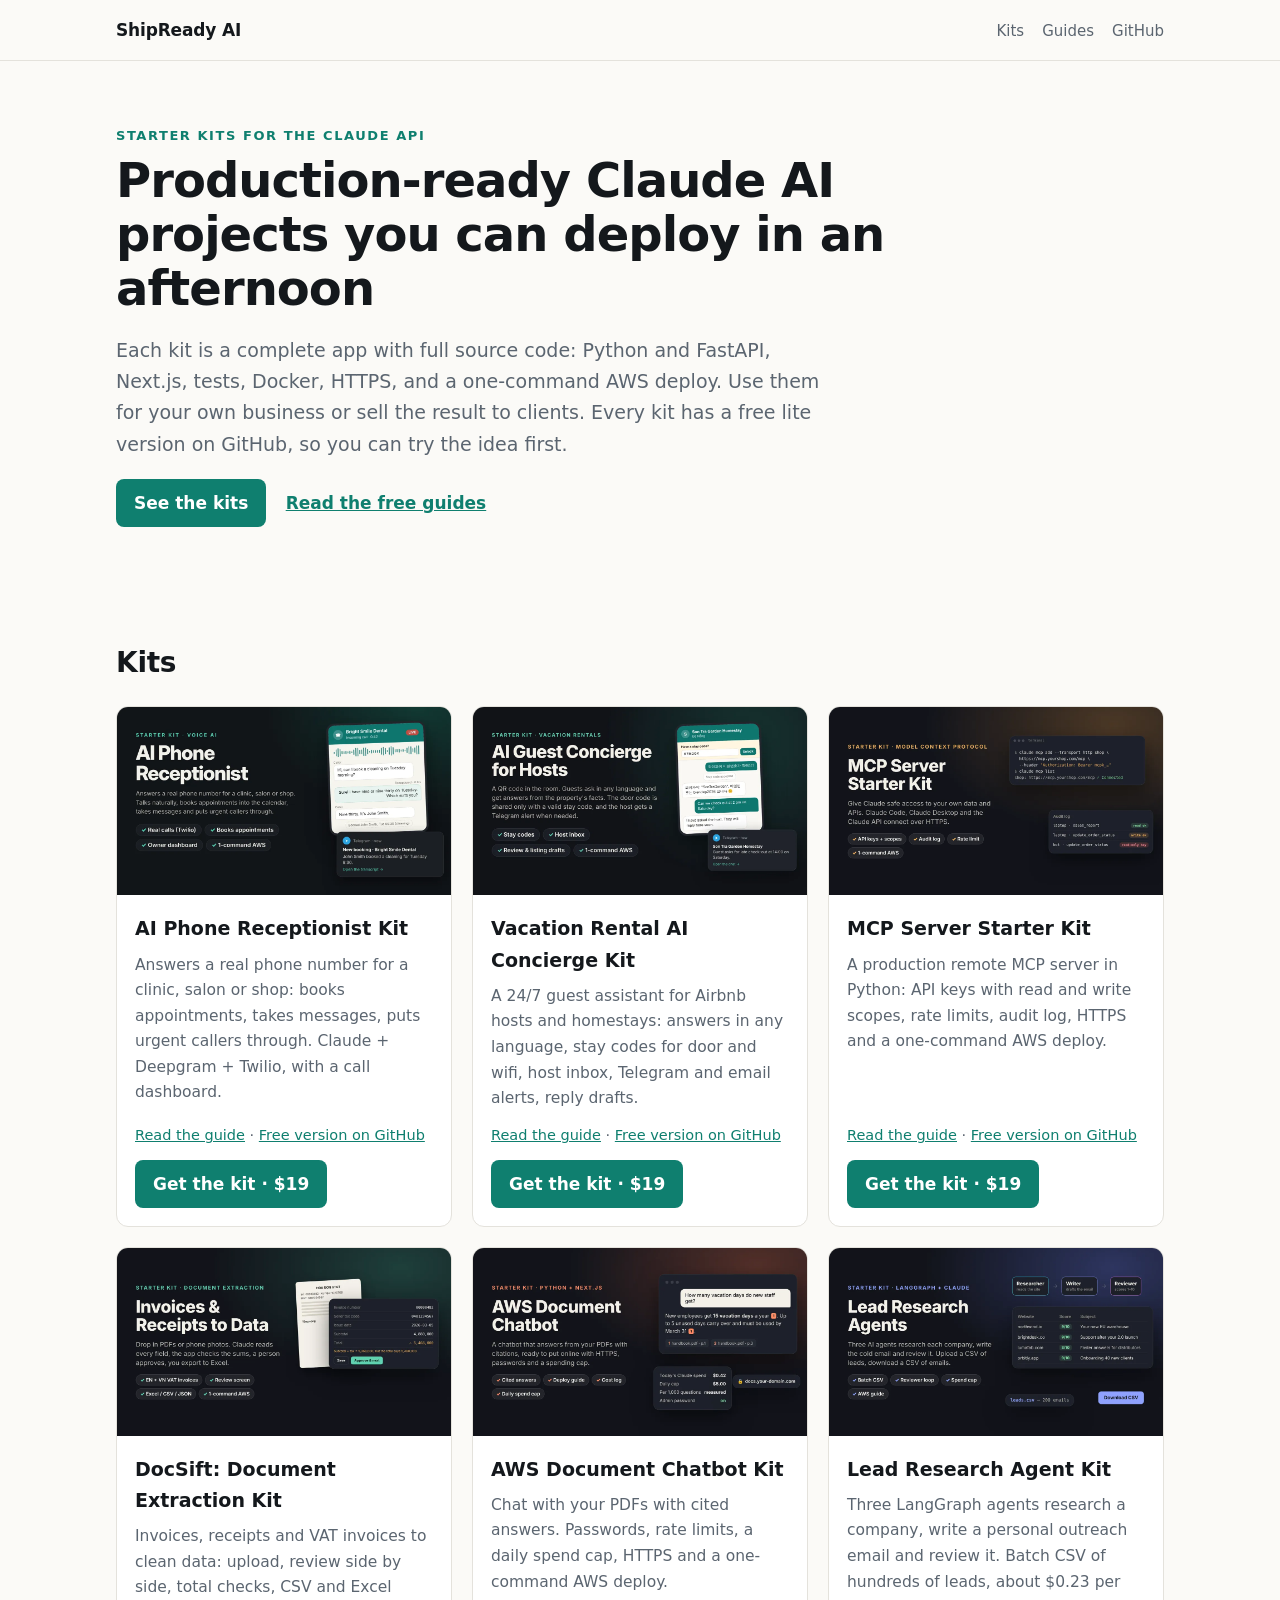
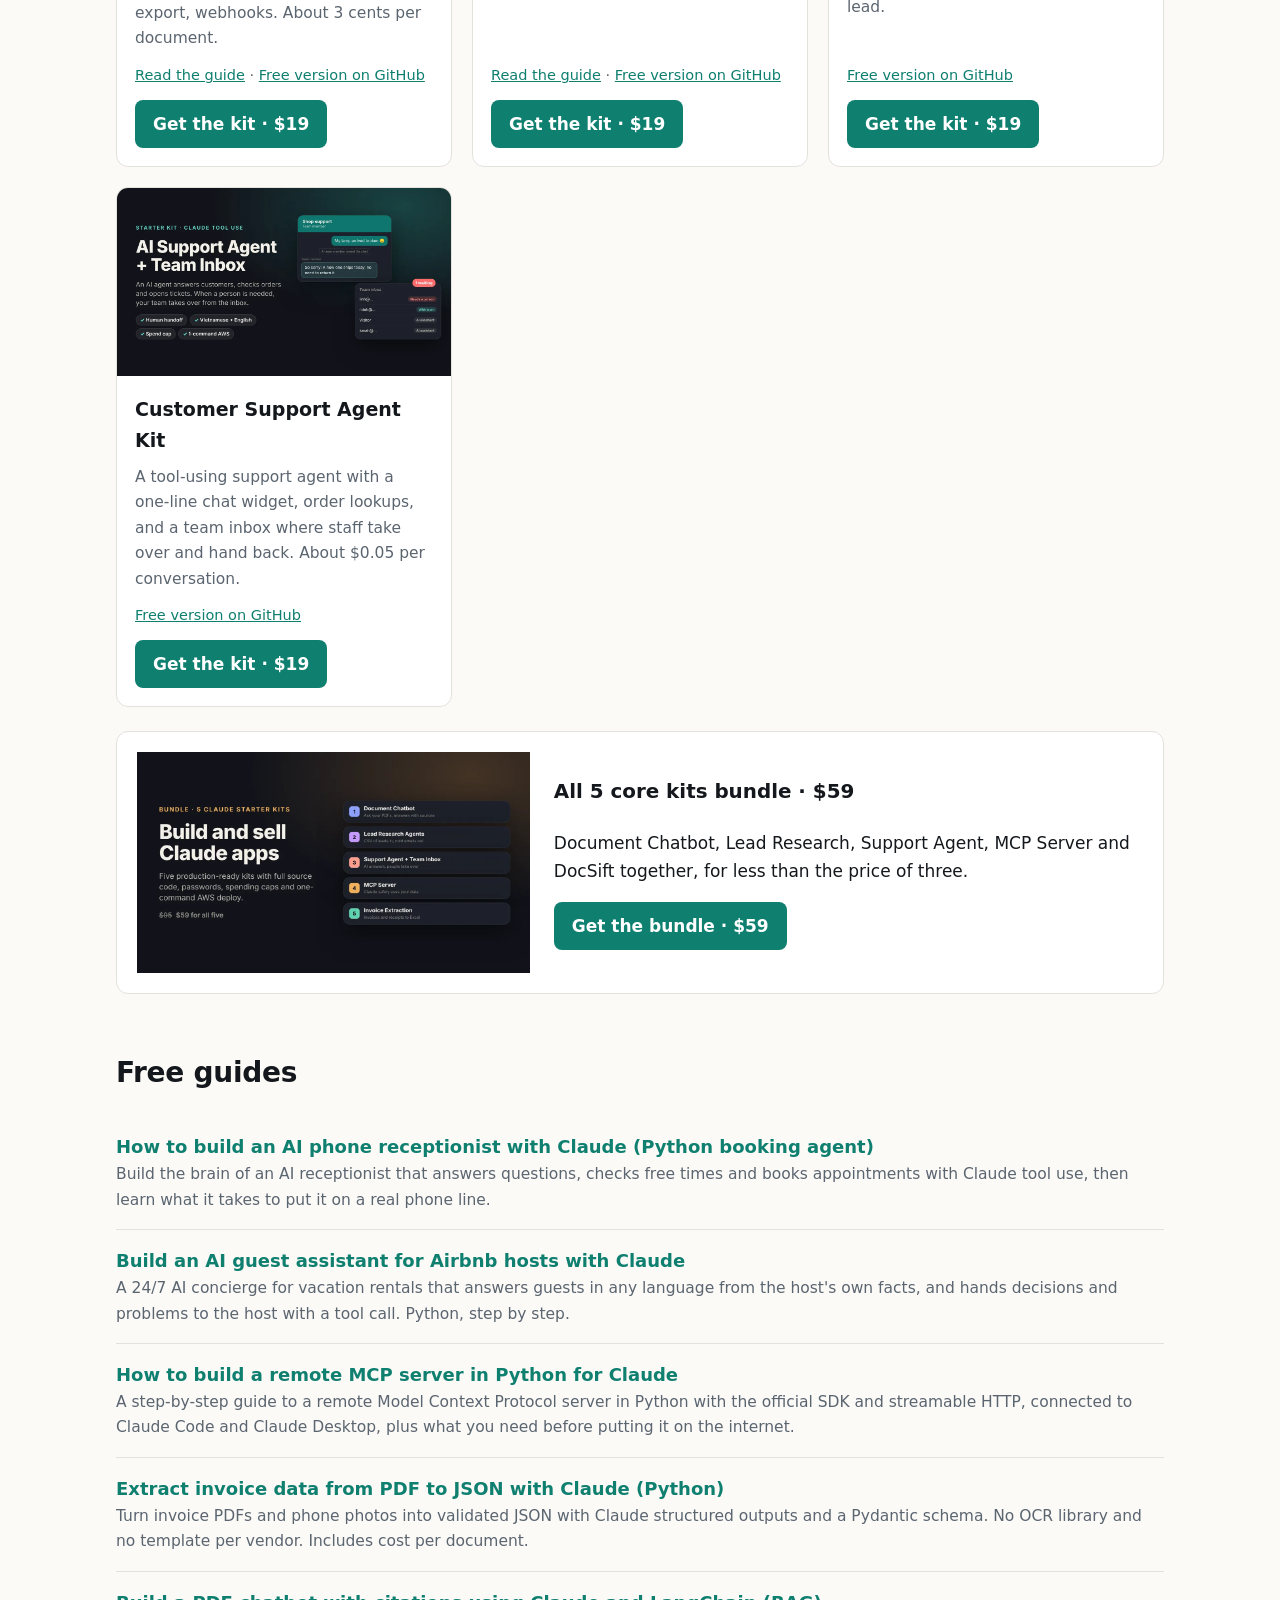
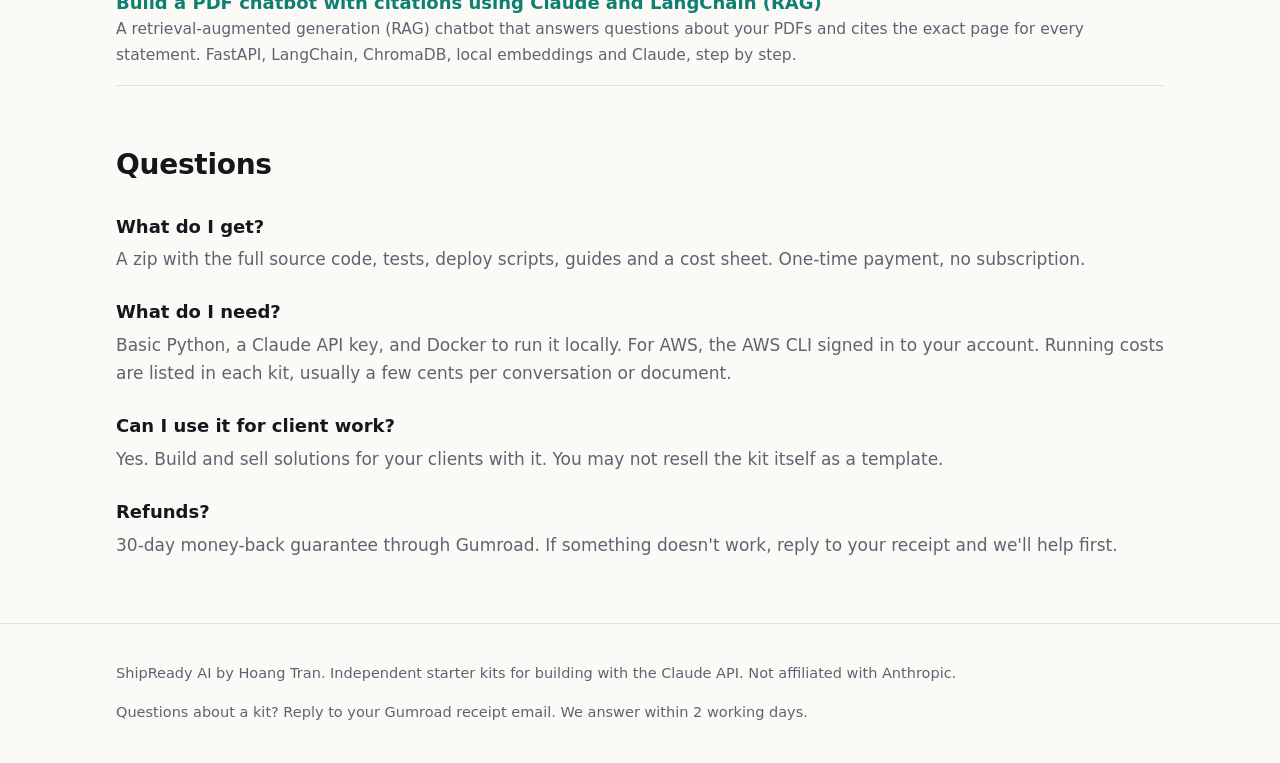
==== index.html @ 86563451 "Initial version Co-Authored-By: Claude Opus 5.5 <noreply@anthropic.com> Claude-Session: https://clau" ====
<!doctype html>
<html lang="en">
<head>
<meta charset="utf-8">
<meta name="viewport" content="width=device-width, initial-scale=1">
<title>ShipReady AI: Claude AI starter kits with one-command AWS deploy</title>
<meta name="description" content="Production-ready starter kits for building with Claude: AI phone receptionist, Airbnb guest concierge, MCP server, invoice extraction, PDF chatbot, lead research and support agents. Full source code, free lite versions.">
<link rel="canonical" href="https://shipready-ai.github.io/">
<meta property="og:type" content="website">
<meta property="og:title" content="ShipReady AI: Claude AI starter kits with one-command AWS deploy">
<meta property="og:description" content="Production-ready starter kits for building with Claude: AI phone receptionist, Airbnb guest concierge, MCP server, invoice extraction, PDF chatbot, lead research and support agents. Full source code, free lite versions.">
<meta property="og:url" content="https://shipready-ai.github.io/">
<meta property="og:image" content="https://shipready-ai.github.io/img/bundle.webp">
<meta name="twitter:card" content="summary_large_image">
<link rel="icon" href="data:image/svg+xml,%3Csvg xmlns='http://www.w3.org/2000/svg' viewBox='0 0 32 32'%3E%3Crect width='32' height='32' rx='8' fill='%23128a78'/%3E%3Cpath d='M9 17l5 5 9-11' stroke='white' stroke-width='3.5' fill='none' stroke-linecap='round' stroke-linejoin='round'/%3E%3C/svg%3E">
<link rel="stylesheet" href="/style.css">
<script type="application/ld+json">{"@context": "https://schema.org", "@type": "ItemList", "name": "ShipReady AI: Claude AI starter kits with one-command AWS deploy", "itemListElement": [{"@type": "ListItem", "position": 1, "item": {"@type": "Product", "name": "AI Phone Receptionist Kit", "description": "Answers a real phone number for a clinic, salon or shop: books appointments, takes messages, puts urgent callers through. Claude + Deepgram + Twilio, with a call dashboard.", "image": "https://shipready-ai.github.io/img/receptionist.webp", "offers": {"@type": "Offer", "price": "19", "priceCurrency": "USD", "url": "https://kimhoang36.gumroad.com/l/ai-phone-receptionist-kit"}}}, {"@type": "ListItem", "position": 2, "item": {"@type": "Product", "name": "Vacation Rental AI Concierge Kit", "description": "A 24/7 guest assistant for Airbnb hosts and homestays: answers in any language, stay codes for door and wifi, host inbox, Telegram and email alerts, reply drafts.", "image": "https://shipready-ai.github.io/img/concierge.webp", "offers": {"@type": "Offer", "price": "19", "priceCurrency": "USD", "url": "https://kimhoang36.gumroad.com/l/vacation-rental-concierge-kit"}}}, {"@type": "ListItem", "position": 3, "item": {"@type": "Product", "name": "MCP Server Starter Kit", "description": "A production remote MCP server in Python: API keys with read and write scopes, rate limits, audit log, HTTPS and a one-command AWS deploy.", "image": "https://shipready-ai.github.io/img/mcp-server.webp", "offers": {"@type": "Offer", "price": "19", "priceCurrency": "USD", "url": "https://kimhoang36.gumroad.com/l/mcp-server-kit"}}}, {"@type": "ListItem", "position": 4, "item": {"@type": "Product", "name": "DocSift: Document Extraction Kit", "description": "Invoices, receipts and VAT invoices to clean data: upload, review side by side, total checks, CSV and Excel export, webhooks. About 3 cents per document.", "image": "https://shipready-ai.github.io/img/doc-extraction.webp", "offers": {"@type": "Offer", "price": "19", "priceCurrency": "USD", "url": "https://kimhoang36.gumroad.com/l/invoice-extraction-kit"}}}, {"@type": "ListItem", "position": 5, "item": {"@type": "Product", "name": "AWS Document Chatbot Kit", "description": "Chat with your PDFs with cited answers. Passwords, rate limits, a daily spend cap, HTTPS and a one-command AWS deploy.", "image": "https://shipready-ai.github.io/img/doc-chatbot.webp", "offers": {"@type": "Offer", "price": "19", "priceCurrency": "USD", "url": "https://kimhoang36.gumroad.com/l/phwyiv"}}}, {"@type": "ListItem", "position": 6, "item": {"@type": "Product", "name": "Lead Research Agent Kit", "description": "Three LangGraph agents research a company, write a personal outreach email and review it. Batch CSV of hundreds of leads, about $0.23 per lead.", "image": "https://shipready-ai.github.io/img/lead-research.webp", "offers": {"@type": "Offer", "price": "19", "priceCurrency": "USD", "url": "https://kimhoang36.gumroad.com/l/lead-research-kit"}}}, {"@type": "ListItem", "position": 7, "item": {"@type": "Product", "name": "Customer Support Agent Kit", "description": "A tool-using support agent with a one-line chat widget, order lookups, and a team inbox where staff take over and hand back. About $0.05 per conversation.", "image": "https://shipready-ai.github.io/img/support-agent.webp", "offers": {"@type": "Offer", "price": "19", "priceCurrency": "USD", "url": "https://kimhoang36.gumroad.com/l/support-agent-kit"}}}]}</script>
</head>
<body>
<header class="top"><div class="wrap">
  <a class="brand" href="/">ShipReady AI</a>
  <nav><a href="/#kits">Kits</a><a href="/#guides">Guides</a><a href="https://github.com/shipready-ai">GitHub</a></nav>
</div></header>
<main>
<section class="hero"><div class="wrap">
  <p class="eyebrow">Starter kits for the Claude API</p>
  <h1>Production-ready Claude AI projects you can deploy in an afternoon</h1>
  <p class="lead">Each kit is a complete app with full source code: Python and FastAPI, Next.js, tests, Docker, HTTPS, and a one-command AWS deploy. Use them for your own business or sell the result to clients. Every kit has a free lite version on GitHub, so you can try the idea first.</p>
  <p><a class="btn" href="#kits">See the kits</a> <a class="ghost" href="#guides">Read the free guides</a></p>
</div></section>

<section id="kits" class="wrap">
  <h2>Kits</h2>
  <div class="grid">
<article class="card">
  <img src="/img/receptionist.webp" alt="AI Phone Receptionist Kit cover" width="1200" height="675" loading="lazy">
  <div class="card-body">
    <h3>AI Phone Receptionist Kit</h3>
    <p>Answers a real phone number for a clinic, salon or shop: books appointments, takes messages, puts urgent callers through. Claude + Deepgram + Twilio, with a call dashboard.</p>
    <p class="links"><a href="/guides/build-ai-phone-receptionist-claude/">Read the guide</a> · <a href="https://github.com/shipready-ai/ai-phone-receptionist-claude">Free version on GitHub</a></p>
    <a class="btn" href="https://kimhoang36.gumroad.com/l/ai-phone-receptionist-kit?utm_source=site&utm_medium=web&utm_campaign=home">Get the kit · $19</a>
  </div>
</article>
<article class="card">
  <img src="/img/concierge.webp" alt="Vacation Rental AI Concierge Kit cover" width="1200" height="675" loading="lazy">
  <div class="card-body">
    <h3>Vacation Rental AI Concierge Kit</h3>
    <p>A 24/7 guest assistant for Airbnb hosts and homestays: answers in any language, stay codes for door and wifi, host inbox, Telegram and email alerts, reply drafts.</p>
    <p class="links"><a href="/guides/ai-guest-assistant-airbnb-hosts-claude/">Read the guide</a> · <a href="https://github.com/shipready-ai/vacation-rental-ai-concierge">Free version on GitHub</a></p>
    <a class="btn" href="https://kimhoang36.gumroad.com/l/vacation-rental-concierge-kit?utm_source=site&utm_medium=web&utm_campaign=home">Get the kit · $19</a>
  </div>
</article>
<article class="card">
  <img src="/img/mcp-server.webp" alt="MCP Server Starter Kit cover" width="1200" height="675" loading="lazy">
  <div class="card-body">
    <h3>MCP Server Starter Kit</h3>
    <p>A production remote MCP server in Python: API keys with read and write scopes, rate limits, audit log, HTTPS and a one-command AWS deploy.</p>
    <p class="links"><a href="/guides/remote-mcp-server-python-claude/">Read the guide</a> · <a href="https://github.com/shipready-ai/claude-mcp-server-starter">Free version on GitHub</a></p>
    <a class="btn" href="https://kimhoang36.gumroad.com/l/mcp-server-kit?utm_source=site&utm_medium=web&utm_campaign=home">Get the kit · $19</a>
  </div>
</article>
<article class="card">
  <img src="/img/doc-extraction.webp" alt="DocSift: Document Extraction Kit cover" width="1200" height="675" loading="lazy">
  <div class="card-body">
    <h3>DocSift: Document Extraction Kit</h3>
    <p>Invoices, receipts and VAT invoices to clean data: upload, review side by side, total checks, CSV and Excel export, webhooks. About 3 cents per document.</p>
    <p class="links"><a href="/guides/extract-invoice-data-pdf-to-json-claude/">Read the guide</a> · <a href="https://github.com/shipready-ai/claude-invoice-extraction">Free version on GitHub</a></p>
    <a class="btn" href="https://kimhoang36.gumroad.com/l/invoice-extraction-kit?utm_source=site&utm_medium=web&utm_campaign=home">Get the kit · $19</a>
  </div>
</article>
<article class="card">
  <img src="/img/doc-chatbot.webp" alt="AWS Document Chatbot Kit cover" width="1200" height="675" loading="lazy">
  <div class="card-body">
    <h3>AWS Document Chatbot Kit</h3>
    <p>Chat with your PDFs with cited answers. Passwords, rate limits, a daily spend cap, HTTPS and a one-command AWS deploy.</p>
    <p class="links"><a href="/guides/rag-pdf-chatbot-citations-claude-langchain/">Read the guide</a> · <a href="https://github.com/hoangtrankim/rag-document-chatbot">Free version on GitHub</a></p>
    <a class="btn" href="https://kimhoang36.gumroad.com/l/phwyiv?utm_source=site&utm_medium=web&utm_campaign=home">Get the kit · $19</a>
  </div>
</article>
<article class="card">
  <img src="/img/lead-research.webp" alt="Lead Research Agent Kit cover" width="1200" height="675" loading="lazy">
  <div class="card-body">
    <h3>Lead Research Agent Kit</h3>
    <p>Three LangGraph agents research a company, write a personal outreach email and review it. Batch CSV of hundreds of leads, about $0.23 per lead.</p>
    <p class="links"><a href="https://github.com/hoangtrankim/lead-research-agents">Free version on GitHub</a></p>
    <a class="btn" href="https://kimhoang36.gumroad.com/l/lead-research-kit?utm_source=site&utm_medium=web&utm_campaign=home">Get the kit · $19</a>
  </div>
</article>
<article class="card">
  <img src="/img/support-agent.webp" alt="Customer Support Agent Kit cover" width="1200" height="675" loading="lazy">
  <div class="card-body">
    <h3>Customer Support Agent Kit</h3>
    <p>A tool-using support agent with a one-line chat widget, order lookups, and a team inbox where staff take over and hand back. About $0.05 per conversation.</p>
    <p class="links"><a href="https://github.com/hoangtrankim/support-agent">Free version on GitHub</a></p>
    <a class="btn" href="https://kimhoang36.gumroad.com/l/support-agent-kit?utm_source=site&utm_medium=web&utm_campaign=home">Get the kit · $19</a>
  </div>
</article>
  </div>
  <div class="bundle">
    <img src="/img/bundle.webp" alt="Bundle cover" width="1200" height="675" loading="lazy">
    <div>
      <h3>All 5 core kits bundle · $59</h3>
      <p>Document Chatbot, Lead Research, Support Agent, MCP Server and DocSift together, for less than the price of three.</p>
      <a class="btn" href="https://kimhoang36.gumroad.com/l/claude-kits-bundle?utm_source=site&utm_medium=web&utm_campaign=home-bundle">Get the bundle · $59</a>
    </div>
  </div>
</section>

<section id="guides" class="wrap">
  <h2>Free guides</h2>
  <ul class="guides">
<li><a href="/guides/build-ai-phone-receptionist-claude/">How to build an AI phone receptionist with Claude (Python booking agent)</a><span>Build the brain of an AI receptionist that answers questions, checks free times and books appointments with Claude tool use, then learn what it takes to put it on a real phone line.</span></li>
<li><a href="/guides/ai-guest-assistant-airbnb-hosts-claude/">Build an AI guest assistant for Airbnb hosts with Claude</a><span>A 24/7 AI concierge for vacation rentals that answers guests in any language from the host&#x27;s own facts, and hands decisions and problems to the host with a tool call. Python, step by step.</span></li>
<li><a href="/guides/remote-mcp-server-python-claude/">How to build a remote MCP server in Python for Claude</a><span>A step-by-step guide to a remote Model Context Protocol server in Python with the official SDK and streamable HTTP, connected to Claude Code and Claude Desktop, plus what you need before putting it on the internet.</span></li>
<li><a href="/guides/extract-invoice-data-pdf-to-json-claude/">Extract invoice data from PDF to JSON with Claude (Python)</a><span>Turn invoice PDFs and phone photos into validated JSON with Claude structured outputs and a Pydantic schema. No OCR library and no template per vendor. Includes cost per document.</span></li>
<li><a href="/guides/rag-pdf-chatbot-citations-claude-langchain/">Build a PDF chatbot with citations using Claude and LangChain (RAG)</a><span>A retrieval-augmented generation (RAG) chatbot that answers questions about your PDFs and cites the exact page for every statement. FastAPI, LangChain, ChromaDB, local embeddings and Claude, step by step.</span></li>
  </ul>
</section>

<section class="wrap faq">
  <h2>Questions</h2>
  <h3>What do I get?</h3>
  <p>A zip with the full source code, tests, deploy scripts, guides and a cost sheet. One-time payment, no subscription.</p>
  <h3>What do I need?</h3>
  <p>Basic Python, a Claude API key, and Docker to run it locally. For AWS, the AWS CLI signed in to your account. Running costs are listed in each kit, usually a few cents per conversation or document.</p>
  <h3>Can I use it for client work?</h3>
  <p>Yes. Build and sell solutions for your clients with it. You may not resell the kit itself as a template.</p>
  <h3>Refunds?</h3>
  <p>30-day money-back guarantee through Gumroad. If something doesn't work, reply to your receipt and we'll help first.</p>
</section>
</main>
<footer class="foot"><div class="wrap">
  <p>ShipReady AI by Hoang Tran. Independent starter kits for building with the Claude API. Not affiliated with Anthropic.</p>
  <p>Questions about a kit? Reply to your Gumroad receipt email. We answer within 2 working days.</p>
</div></footer>
</body>
</html>
---- style.css ----
:root {
  --bg: #fbfaf7; --surface: #ffffff; --text: #14181c; --muted: #5b6570; --line: #e4e2dc;
  --accent: #0f7f6f; --accent-ink: #ffffff; --code-bg: #f1efe9;
  color-scheme: light dark;
}
@media (prefers-color-scheme: dark) {
  :root { --bg: #111417; --surface: #181c20; --text: #eceae4; --muted: #a2abb3; --line: #2a3036;
          --accent: #3ccfb2; --accent-ink: #0b1a17; --code-bg: #1d2227; }
}
* { box-sizing: border-box; }
body { margin: 0; background: var(--bg); color: var(--text); font: 17px/1.65 system-ui, -apple-system, "Segoe UI", Roboto, sans-serif; }
a { color: var(--accent); }
img { max-width: 100%; height: auto; display: block; }
.wrap { max-width: 1080px; margin: 0 auto; padding: 0 16px; }
.top { border-bottom: 1px solid var(--line); }
.top .wrap { display: flex; align-items: center; justify-content: space-between; gap: 16px; min-height: 60px; flex-wrap: wrap; }
.brand { font-weight: 800; color: var(--text); text-decoration: none; letter-spacing: -0.01em; }
nav a { margin-left: 18px; color: var(--muted); text-decoration: none; font-size: 15px; }
nav a:hover { color: var(--text); }
.hero { padding: 64px 0 40px; }
.eyebrow { text-transform: uppercase; letter-spacing: 0.12em; font-size: 13px; color: var(--accent); font-weight: 700; margin: 0 0 8px; }
h1 { font-size: clamp(30px, 5vw, 48px); line-height: 1.12; letter-spacing: -0.02em; margin: 0 0 16px; }
.hero h1 { max-width: 820px; }
.lead { font-size: 19px; color: var(--muted); max-width: 720px; }
h2 { font-size: 28px; letter-spacing: -0.01em; margin: 56px 0 20px; }
.btn { display: inline-block; background: var(--accent); color: var(--accent-ink); padding: 10px 18px; border-radius: 8px; text-decoration: none; font-weight: 700; }
.ghost { display: inline-block; padding: 10px 6px; margin-left: 8px; font-weight: 600; }
.grid { display: grid; grid-template-columns: repeat(auto-fill, minmax(300px, 1fr)); gap: 20px; }
.card { background: var(--surface); border: 1px solid var(--line); border-radius: 12px; overflow: hidden; display: flex; flex-direction: column; }
.card-body { padding: 18px; display: flex; flex-direction: column; flex: 1; }
.card h3 { margin: 0 0 8px; font-size: 19px; }
.card p { margin: 0 0 12px; color: var(--muted); font-size: 15.5px; }
.card .links { font-size: 14.5px; margin-top: auto; }
.card .btn { align-self: flex-start; }
.bundle { margin-top: 24px; display: grid; grid-template-columns: minmax(0, 2fr) minmax(0, 3fr); gap: 24px; align-items: center;
          background: var(--surface); border: 1px solid var(--line); border-radius: 12px; padding: 20px; }
.bundle h3 { margin-top: 0; }
.guides { list-style: none; padding: 0; margin: 0; }
.guides li { padding: 16px 0; border-bottom: 1px solid var(--line); }
.guides a { font-weight: 700; font-size: 18px; text-decoration: none; }
.guides span { display: block; color: var(--muted); font-size: 15.5px; }
.faq h3 { margin: 24px 0 4px; font-size: 18px; }
.faq p { margin: 0; color: var(--muted); }
.article { max-width: 760px; padding-top: 32px; padding-bottom: 32px; }
.article h2 { font-size: 24px; margin: 40px 0 12px; }
.crumbs, .meta { color: var(--muted); font-size: 14.5px; }
pre { background: var(--code-bg); border: 1px solid var(--line); border-radius: 8px; padding: 14px; overflow-x: auto; font-size: 14px; line-height: 1.5; }
code { font-family: ui-monospace, SFMono-Regular, Menlo, Consolas, monospace; font-size: 0.9em; }
:not(pre) > code { background: var(--code-bg); padding: 1px 5px; border-radius: 4px; }
table { border-collapse: collapse; width: 100%; display: block; overflow-x: auto; }
th, td { border: 1px solid var(--line); padding: 6px 10px; text-align: left; }
.cta { margin-top: 48px; background: var(--surface); border: 1px solid var(--line); border-radius: 12px; overflow: hidden; }
.cta > div { padding: 20px; }
.cta h2 { margin: 0 0 8px; }
.foot { border-top: 1px solid var(--line); margin-top: 64px; padding: 24px 0; color: var(--muted); font-size: 14.5px; }
@media (max-width: 640px) { .bundle { grid-template-columns: 1fr; } nav a { margin-left: 12px; } .ghost { margin-left: 0; } }
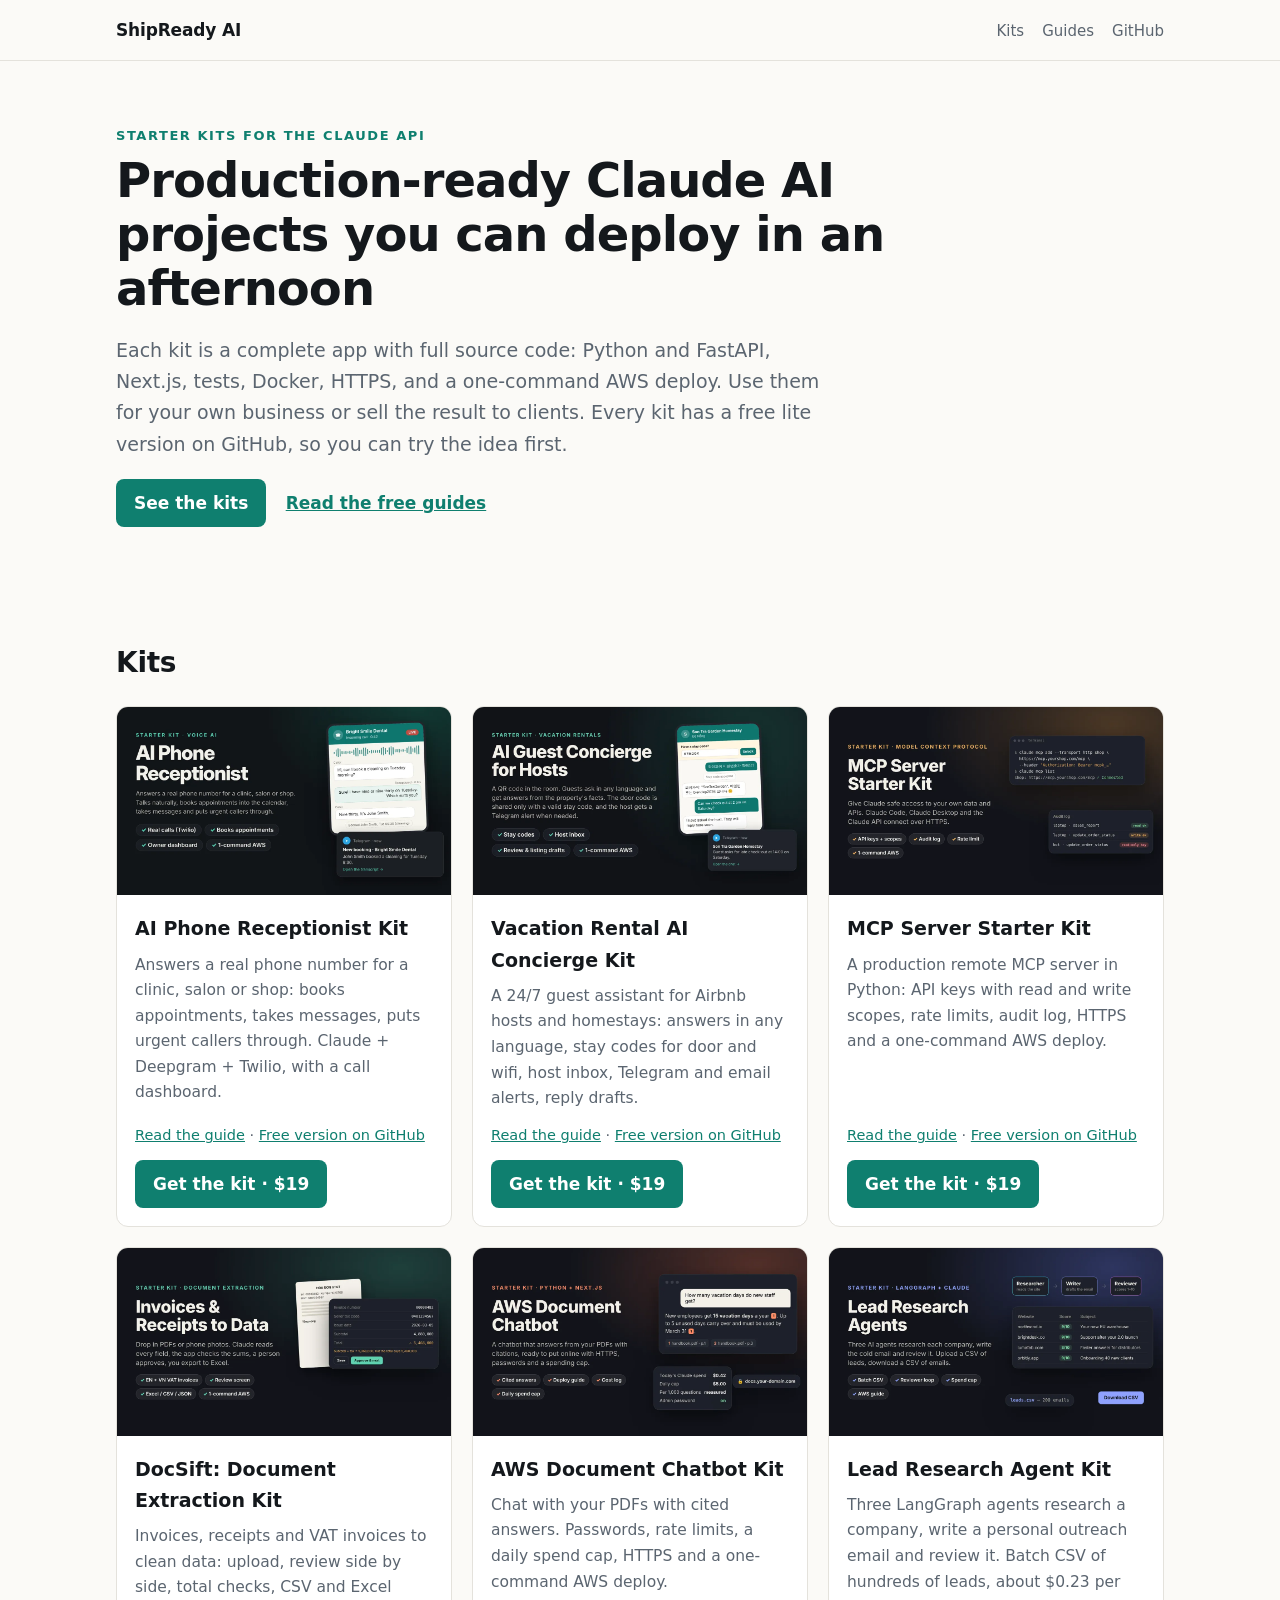
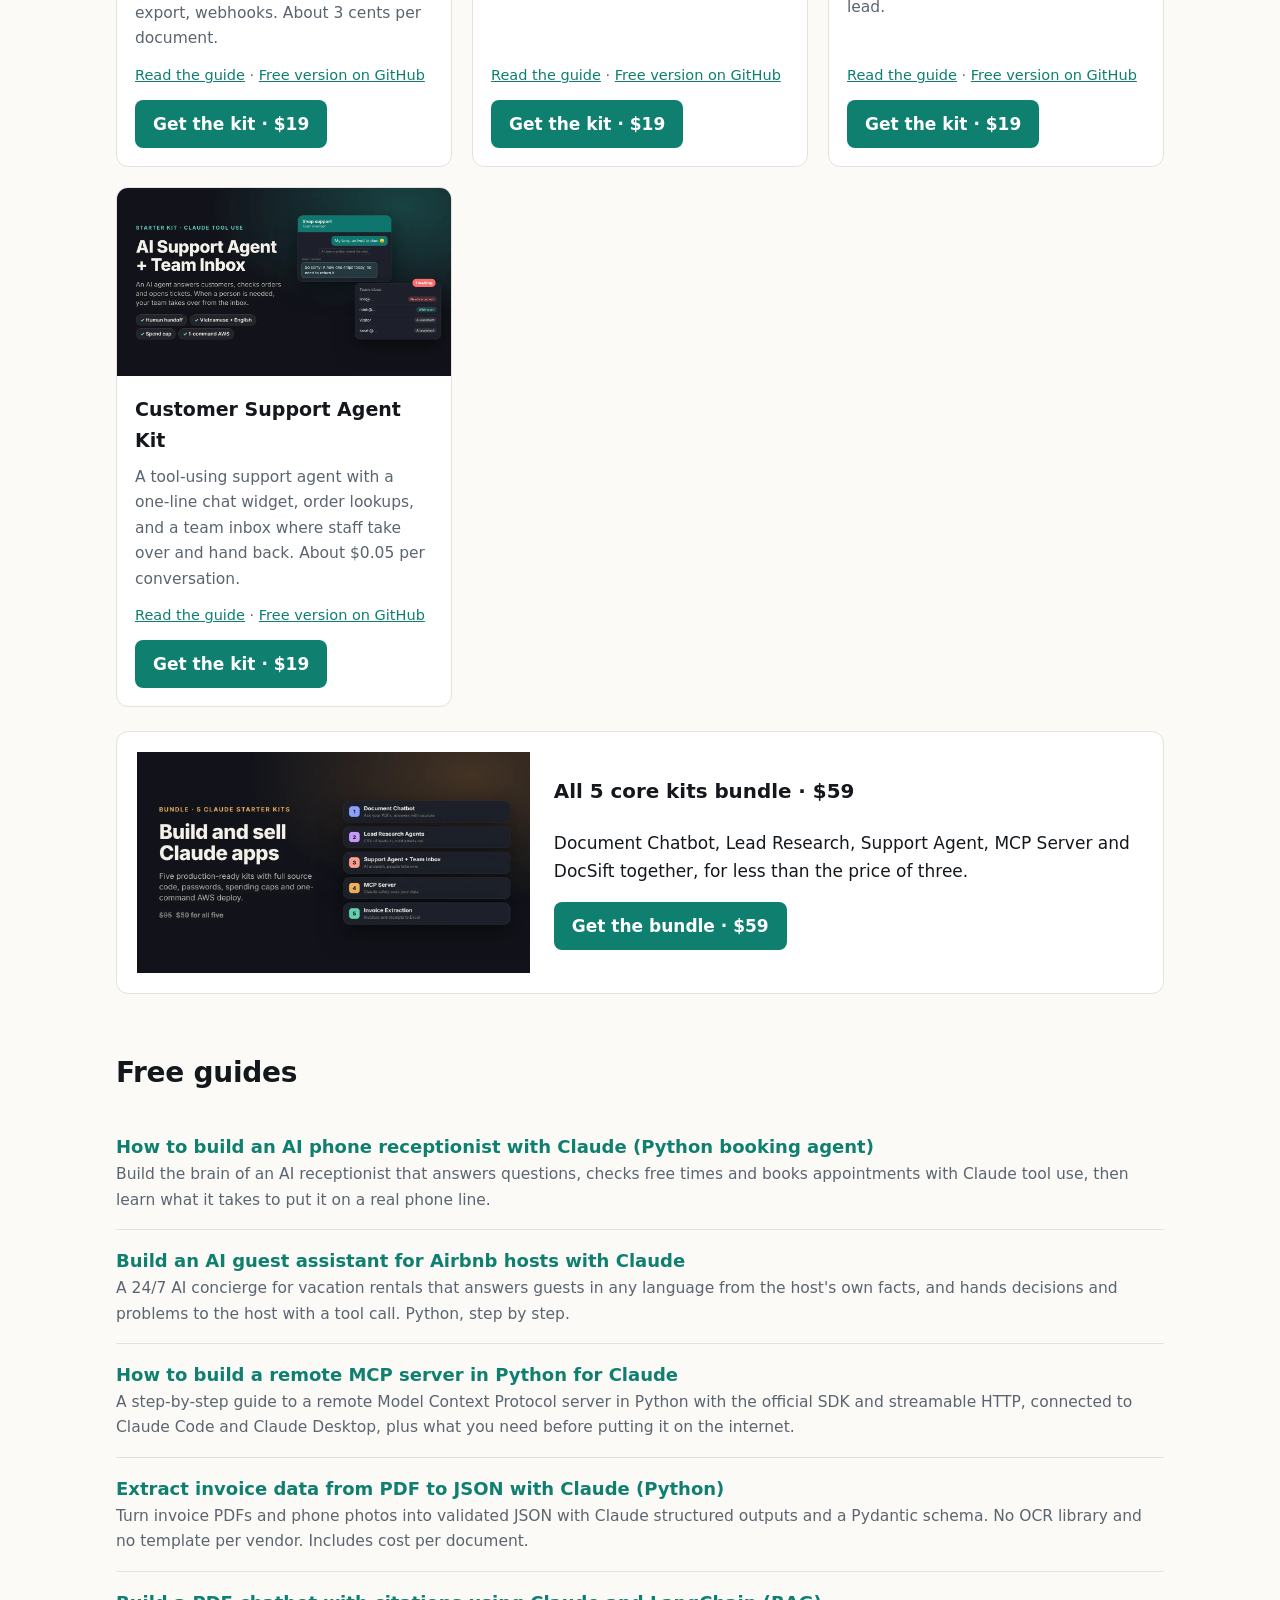
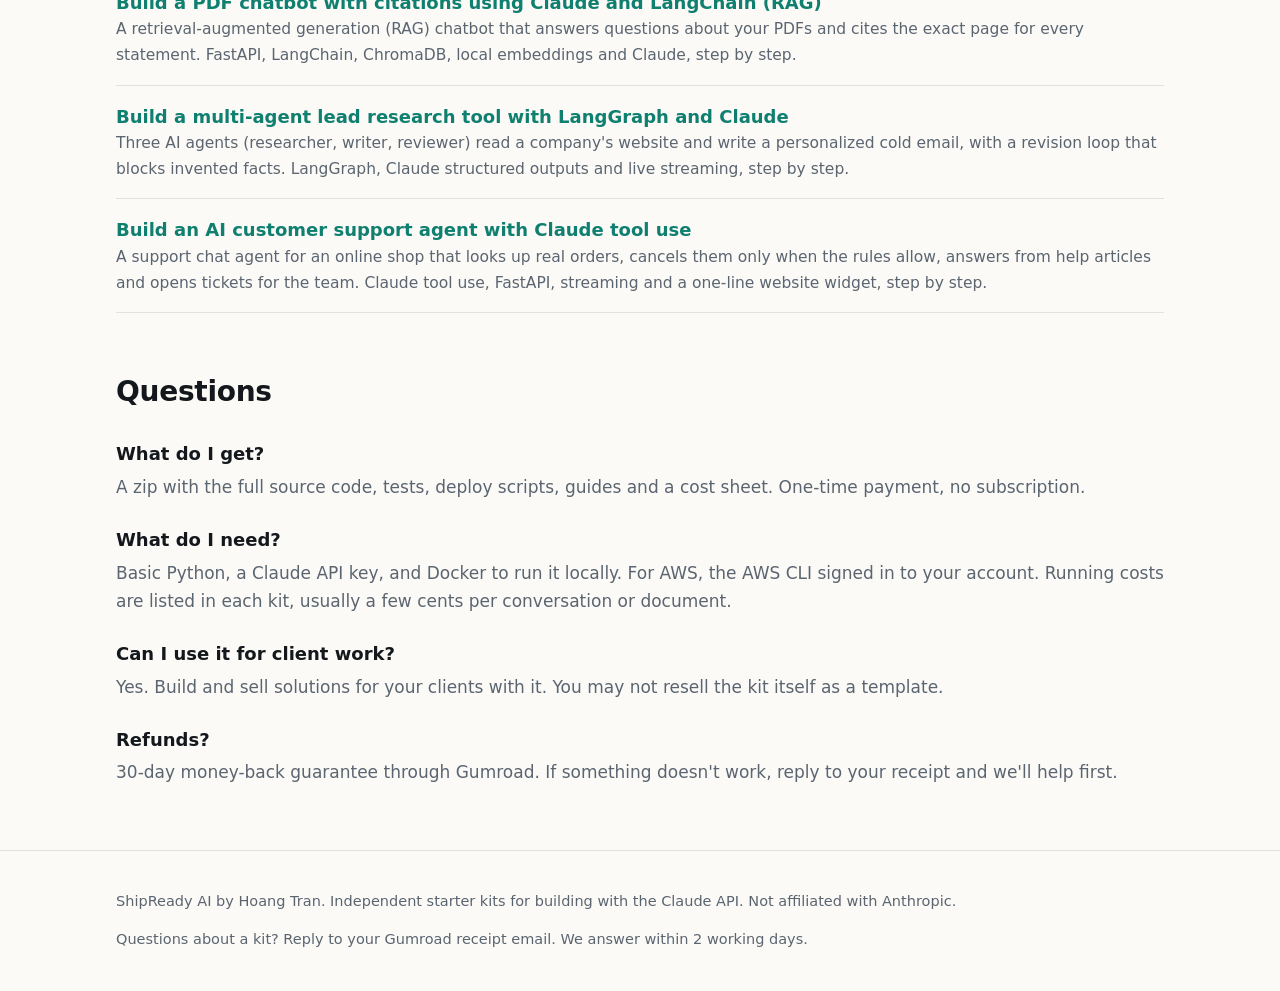
==== commit 6f65ba45: "Add lead research and support agent guides" ====
--- a/index.html
+++ b/index.html
@@ -82,7 +82,7 @@
   <div class="card-body">
     <h3>Lead Research Agent Kit</h3>
     <p>Three LangGraph agents research a company, write a personal outreach email and review it. Batch CSV of hundreds of leads, about $0.23 per lead.</p>
-    <p class="links"><a href="https://github.com/hoangtrankim/lead-research-agents">Free version on GitHub</a></p>
+    <p class="links"><a href="/guides/langgraph-multi-agent-lead-research-claude/">Read the guide</a> · <a href="https://github.com/hoangtrankim/lead-research-agents">Free version on GitHub</a></p>
     <a class="btn" href="https://kimhoang36.gumroad.com/l/lead-research-kit?utm_source=site&utm_medium=web&utm_campaign=home">Get the kit · $19</a>
   </div>
 </article>
@@ -91,7 +91,7 @@
   <div class="card-body">
     <h3>Customer Support Agent Kit</h3>
     <p>A tool-using support agent with a one-line chat widget, order lookups, and a team inbox where staff take over and hand back. About $0.05 per conversation.</p>
-    <p class="links"><a href="https://github.com/hoangtrankim/support-agent">Free version on GitHub</a></p>
+    <p class="links"><a href="/guides/ai-customer-support-agent-tool-use-claude/">Read the guide</a> · <a href="https://github.com/hoangtrankim/support-agent">Free version on GitHub</a></p>
     <a class="btn" href="https://kimhoang36.gumroad.com/l/support-agent-kit?utm_source=site&utm_medium=web&utm_campaign=home">Get the kit · $19</a>
   </div>
 </article>
@@ -114,6 +114,8 @@
 <li><a href="/guides/remote-mcp-server-python-claude/">How to build a remote MCP server in Python for Claude</a><span>A step-by-step guide to a remote Model Context Protocol server in Python with the official SDK and streamable HTTP, connected to Claude Code and Claude Desktop, plus what you need before putting it on the internet.</span></li>
 <li><a href="/guides/extract-invoice-data-pdf-to-json-claude/">Extract invoice data from PDF to JSON with Claude (Python)</a><span>Turn invoice PDFs and phone photos into validated JSON with Claude structured outputs and a Pydantic schema. No OCR library and no template per vendor. Includes cost per document.</span></li>
 <li><a href="/guides/rag-pdf-chatbot-citations-claude-langchain/">Build a PDF chatbot with citations using Claude and LangChain (RAG)</a><span>A retrieval-augmented generation (RAG) chatbot that answers questions about your PDFs and cites the exact page for every statement. FastAPI, LangChain, ChromaDB, local embeddings and Claude, step by step.</span></li>
+<li><a href="/guides/langgraph-multi-agent-lead-research-claude/">Build a multi-agent lead research tool with LangGraph and Claude</a><span>Three AI agents (researcher, writer, reviewer) read a company&#x27;s website and write a personalized cold email, with a revision loop that blocks invented facts. LangGraph, Claude structured outputs and live streaming, step by step.</span></li>
+<li><a href="/guides/ai-customer-support-agent-tool-use-claude/">Build an AI customer support agent with Claude tool use</a><span>A support chat agent for an online shop that looks up real orders, cancels them only when the rules allow, answers from help articles and opens tickets for the team. Claude tool use, FastAPI, streaming and a one-line website widget, step by step.</span></li>
   </ul>
 </section>
 
